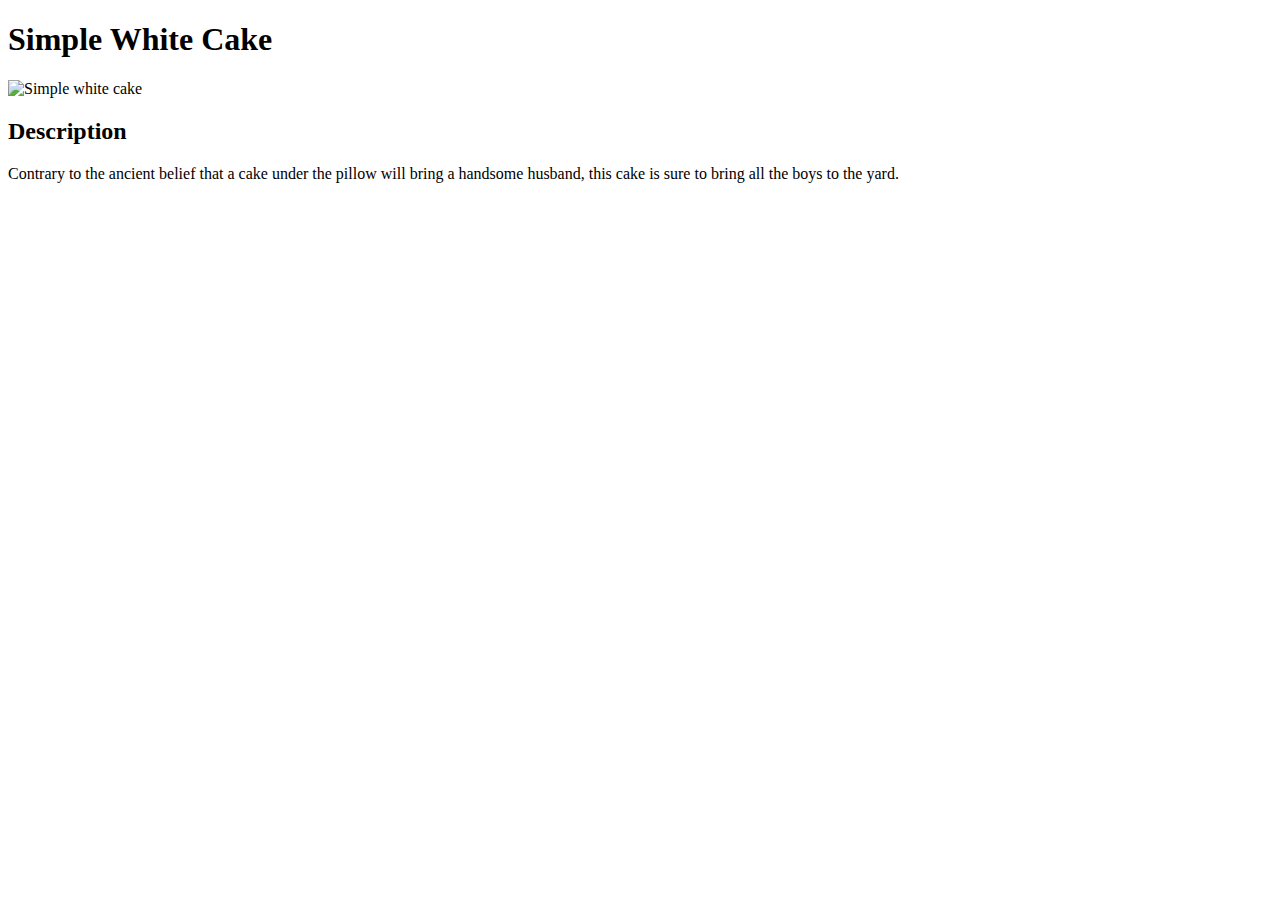
==== recipes/cake.html @ d01e72e5 "Add image of cake and the page description" ====
<!DOCTYPE html>
<html lang="en">
<head>
    <meta charset="UTF-8">
    <meta http-equiv="X-UA-Compatible" content="IE=edge">
    <meta name="viewport" content="width=
    , initial-scale=1.0">
    <title>Simple White Cake</title>
</head>
<body>
    <h1>Simple White Cake</h1>
    <img src="images/cake.jpeg" alt="Simple white cake">
    <h2> Description</h2>
    <p>Contrary to the ancient belief that a cake under the pillow will bring a handsome husband, this cake is sure to bring all the boys to the yard.</p>
</body>
</html>
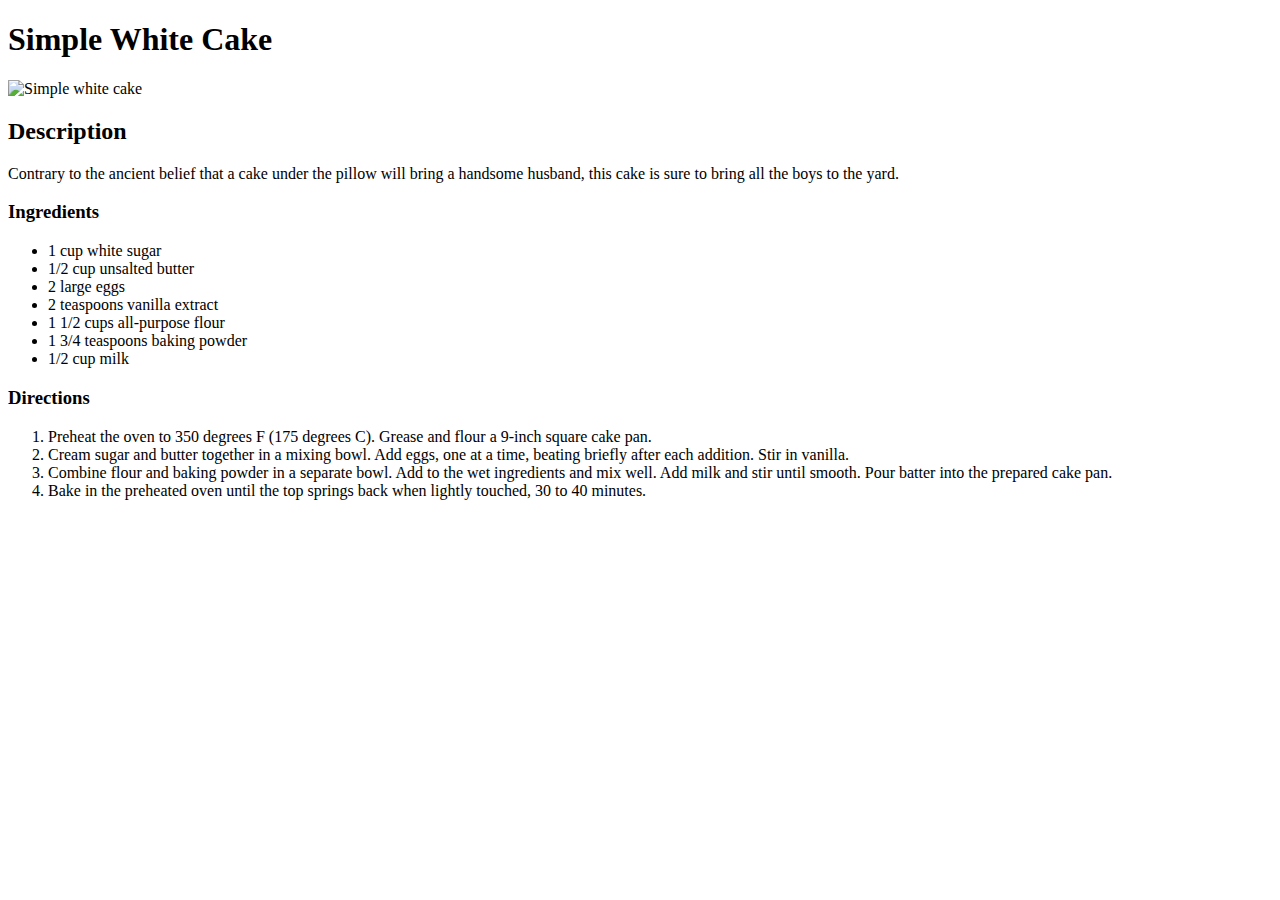
==== commit 7d2e6031: "Add ingredients and directions" ====
--- a/recipes/cake.html
+++ b/recipes/cake.html
@@ -12,5 +12,22 @@
     <img src="images/cake.jpeg" alt="Simple white cake">
     <h2> Description</h2>
     <p>Contrary to the ancient belief that a cake under the pillow will bring a handsome husband, this cake is sure to bring all the boys to the yard.</p>
+    <h3>Ingredients</h3>
+    <ul>
+        <li>1 cup white sugar</li>
+        <li>1/2 cup unsalted butter</li>
+        <li>2 large eggs</li>
+        <li>2 teaspoons vanilla extract</li>
+        <li>1 1/2 cups all-purpose flour</li>
+        <li>1 3/4 teaspoons baking powder</li>
+        <li>1/2 cup milk</li>
+    </ul>
+    <h3>Directions</h3>
+    <ol> 
+        <li>Preheat the oven to 350 degrees F (175 degrees C). Grease and flour a 9-inch square cake pan.</li>
+        <li>Cream sugar and butter together in a mixing bowl. Add eggs, one at a time, beating briefly after each addition. Stir in vanilla.</li>
+        <li>Combine flour and baking powder in a separate bowl. Add to the wet ingredients and mix well. Add milk and stir until smooth. Pour batter into the prepared cake pan.</li>
+        <li>Bake in the preheated oven until the top springs back when lightly touched, 30 to 40 minutes.</li>
+    </ol>
 </body>
 </html>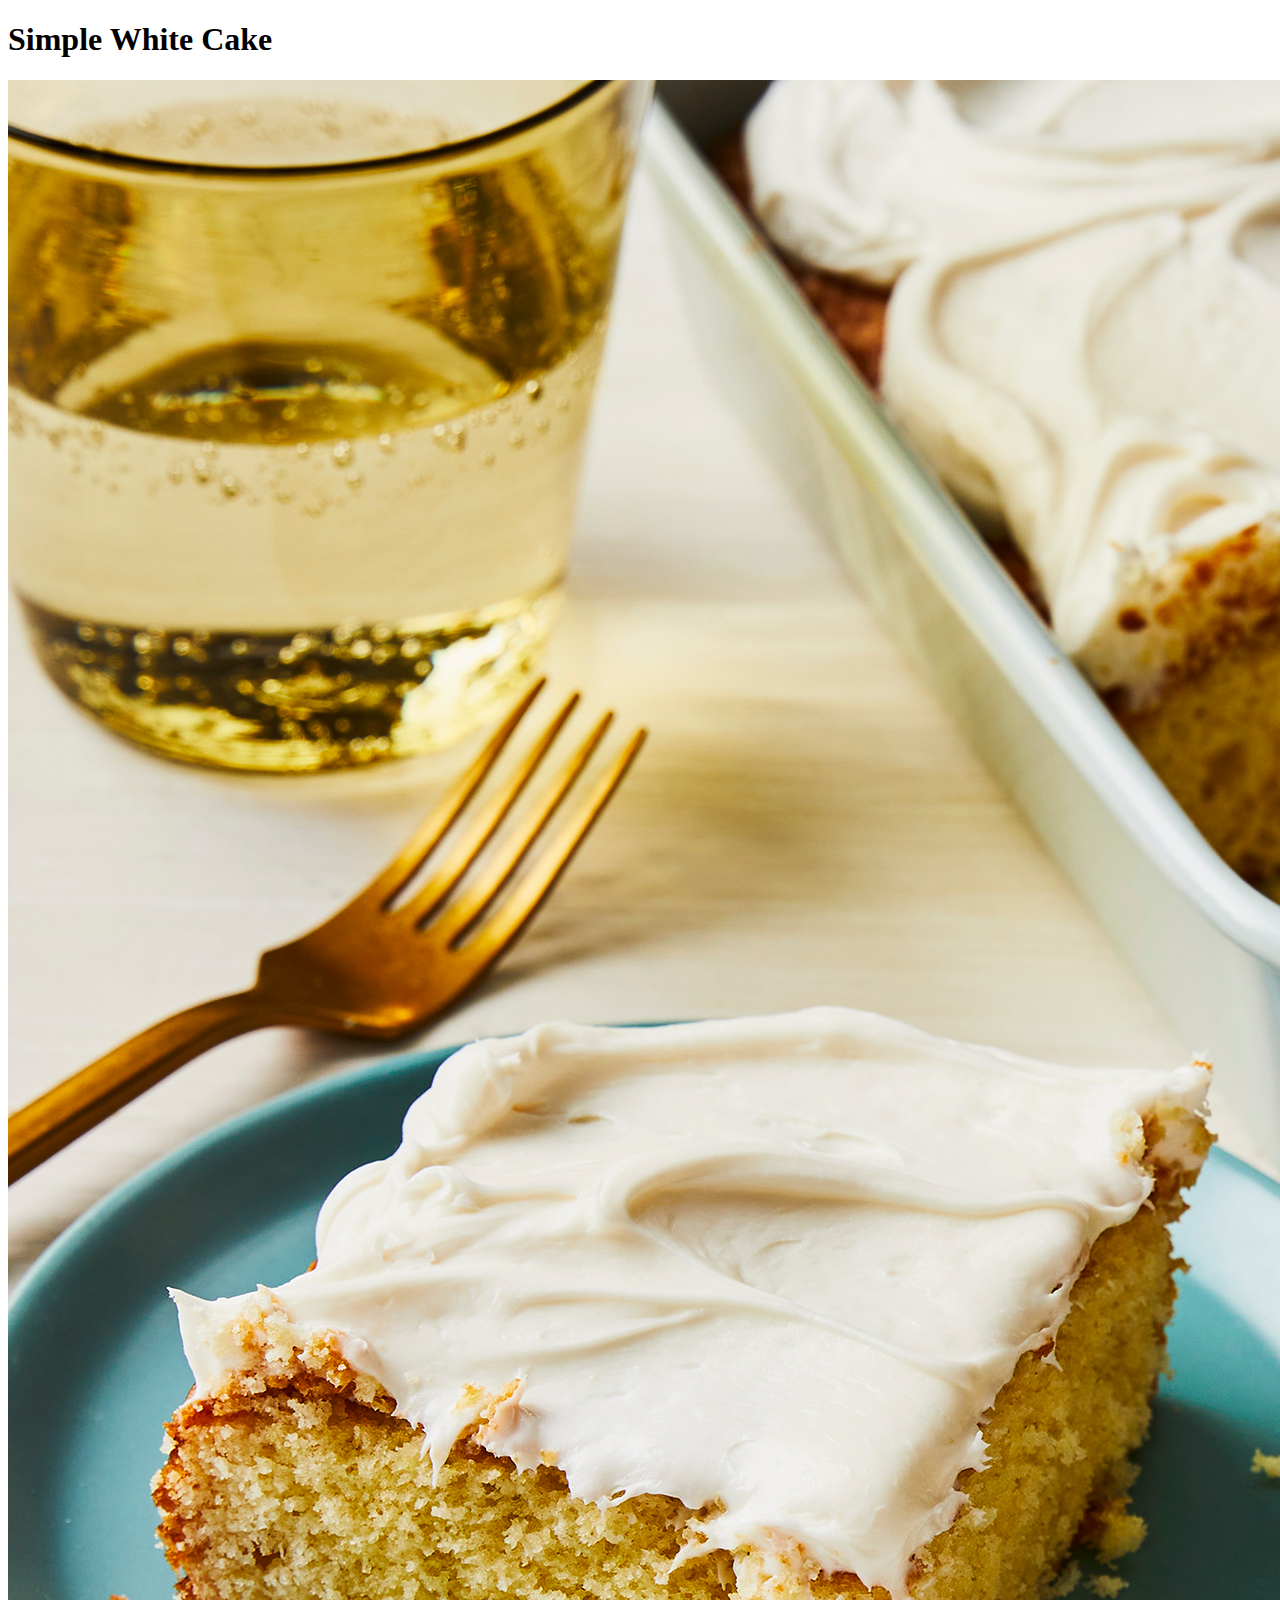
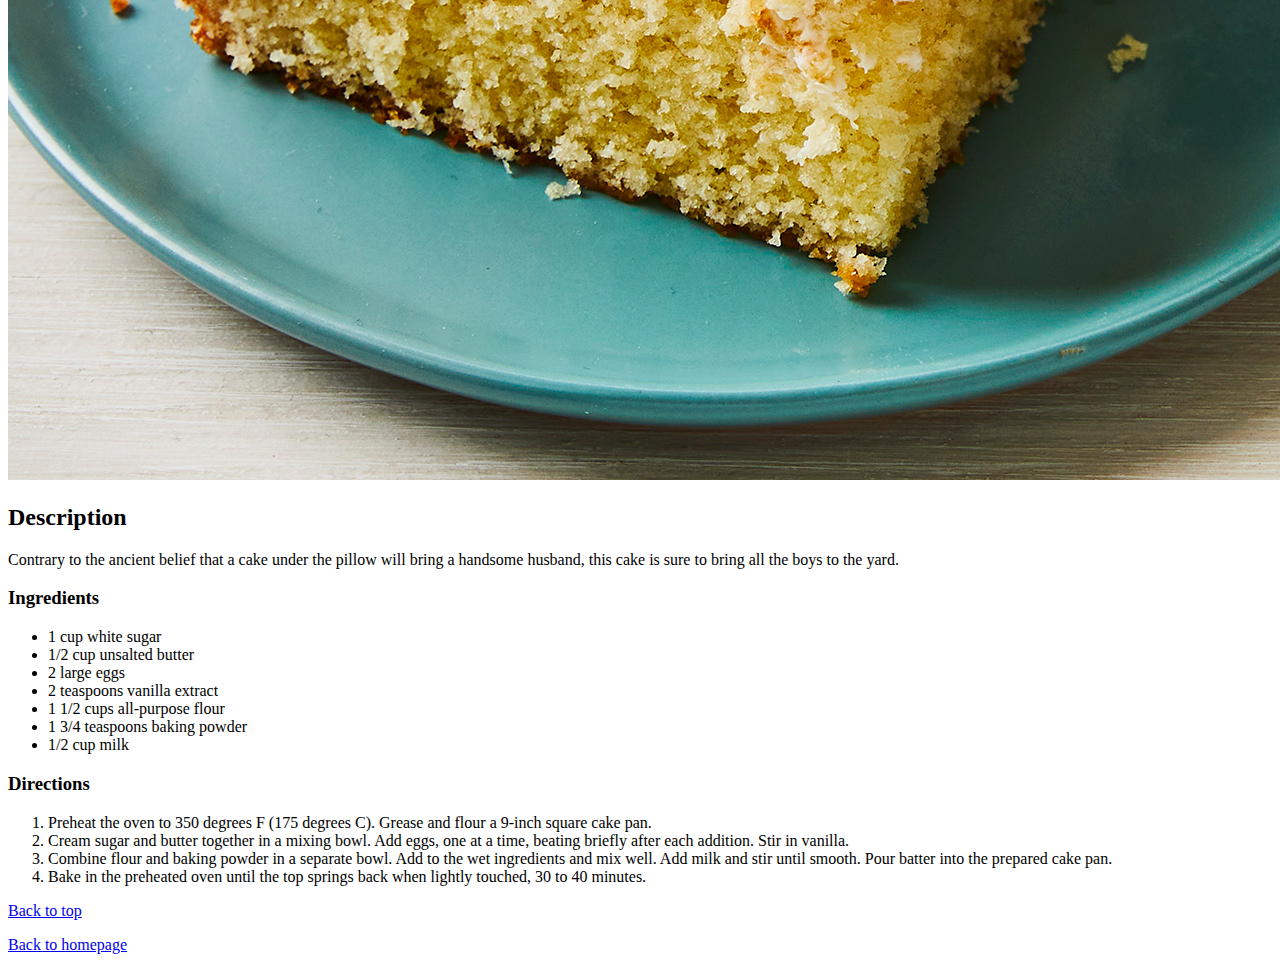
==== commit 06f6ca73: "Edits cake.html classic-waffles.html crepes.html" ====
--- a/recipes/cake.html
+++ b/recipes/cake.html
@@ -8,6 +8,7 @@
     <title>Simple White Cake</title>
 </head>
 <body>
+    <a name="top"> </a>
     <h1>Simple White Cake</h1>
     <img src="images/cake.jpeg" alt="Simple white cake">
     <h2> Description</h2>
@@ -29,5 +30,9 @@
         <li>Combine flour and baking powder in a separate bowl. Add to the wet ingredients and mix well. Add milk and stir until smooth. Pour batter into the prepared cake pan.</li>
         <li>Bake in the preheated oven until the top springs back when lightly touched, 30 to 40 minutes.</li>
     </ol>
+    <a href="#top">Back to top</a>
+    <p> </p>
+    <a href="../index.html">Back to homepage</a>
+   
 </body>
 </html>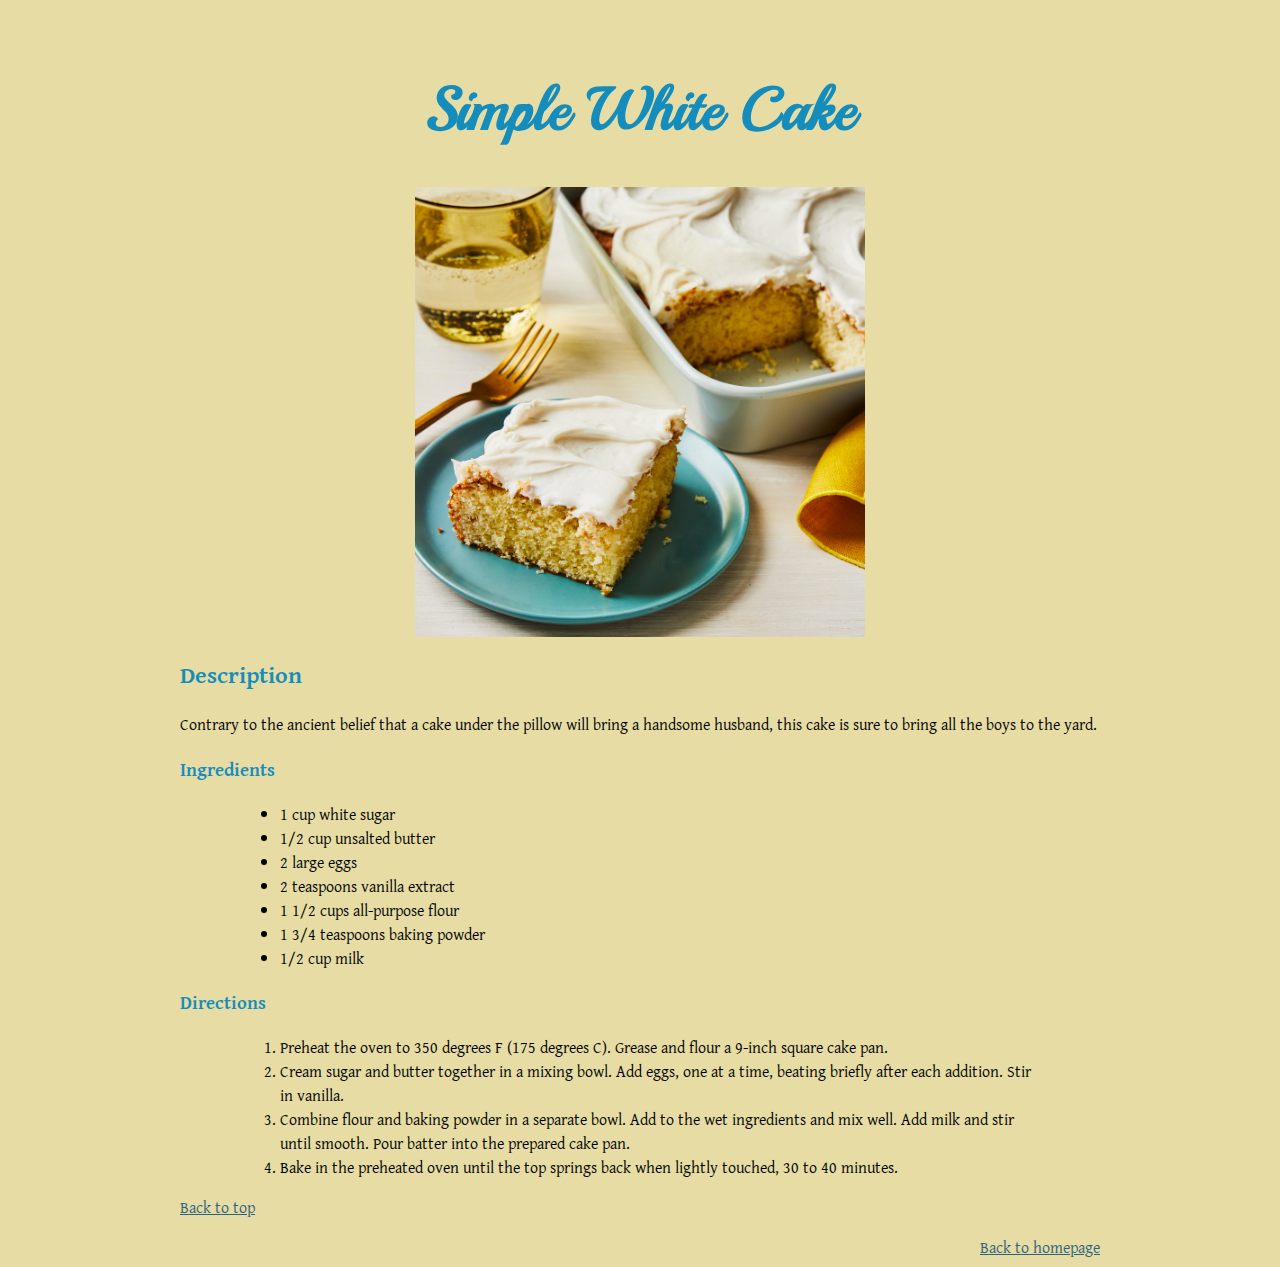
==== commit 41e589e3: "add stylesheets and edit the previously commited" ====
--- a/recipes/cake.html
+++ b/recipes/cake.html
@@ -6,14 +6,23 @@
     <meta name="viewport" content="width=
     , initial-scale=1.0">
     <title>Simple White Cake</title>
+    <link rel="stylesheet" href="style3.css">
+    <!--H1 font-->
+    <link rel="preconnect" href="https://fonts.googleapis.com">
+    <link rel="preconnect" href="https://fonts.gstatic.com" crossorigin>
+    <link href="https://fonts.googleapis.com/css2?family=Playball&display=swap" rel="stylesheet">
+    <!--heading font-->
+    <link href="https://fonts.googleapis.com/css2?family=Gentium+Plus:ital@0;1&family=Playball&display=swap" rel="stylesheet">
+    <!--text font-->
+    <link href="https://fonts.googleapis.com/css2?family=Gentium+Plus&display=swap" rel="stylesheet">
 </head>
 <body>
     <a name="top"> </a>
     <h1>Simple White Cake</h1>
     <img src="images/cake.jpeg" alt="Simple white cake">
-    <h2> Description</h2>
+    <h2 class="headings"> Description</h2>
     <p>Contrary to the ancient belief that a cake under the pillow will bring a handsome husband, this cake is sure to bring all the boys to the yard.</p>
-    <h3>Ingredients</h3>
+    <h3 class="headings">Ingredients</h3>
     <ul>
         <li>1 cup white sugar</li>
         <li>1/2 cup unsalted butter</li>
@@ -23,16 +32,16 @@
         <li>1 3/4 teaspoons baking powder</li>
         <li>1/2 cup milk</li>
     </ul>
-    <h3>Directions</h3>
+    <h3 class="headings">Directions</h3>
     <ol> 
         <li>Preheat the oven to 350 degrees F (175 degrees C). Grease and flour a 9-inch square cake pan.</li>
         <li>Cream sugar and butter together in a mixing bowl. Add eggs, one at a time, beating briefly after each addition. Stir in vanilla.</li>
         <li>Combine flour and baking powder in a separate bowl. Add to the wet ingredients and mix well. Add milk and stir until smooth. Pour batter into the prepared cake pan.</li>
         <li>Bake in the preheated oven until the top springs back when lightly touched, 30 to 40 minutes.</li>
     </ol>
-    <a href="#top">Back to top</a>
+    <a href="#top" class=" left">Back to top</a>
     <p> </p>
-    <a href="../index.html">Back to homepage</a>
+    <a href="../index.html" class="right">Back to homepage</a>
    
 </body>
 </html>--- a/recipes/style3.css
+++ b/recipes/style3.css
@@ -0,0 +1,45 @@
+/*background colour and  margin defination*/ 
+*{
+    background-color: rgb(230, 220, 164);
+    margin-left: 60px;
+    margin-right: 60px;
+    font-family: 'Gentium Plus', serif;
+}
+
+/*centered heading, fontsize and alignment*/ 
+h1{
+    font-size: 60px;
+    font-weight: bold;
+    text-align: center;
+    font-family: 'Playball', cursive; /*the added font in the head section*/ 
+  
+}
+/*h1 and headings common color grouping*/
+h1,.headings{
+    color: rgb(20, 141, 189);
+}
+/*heading edits*/
+.headings{
+    font-family: 'Gentium Plus', serif;
+
+}
+/*center aligning the image and making it smaller*/
+img{
+    width: 450px;
+    height: auto;
+    display: block; /*how the image is displayed, display block isolates the image in its own line*/ 
+    margin-left: auto;/*the aligns the image to the center*/
+    margin-right: auto
+}
+/*changing the colours of anchors*/
+a{
+    color: rgb(43, 98, 129);
+}
+.right{
+    text-align: right;
+    display: block;
+}
+.left{
+    text-align: left;
+    
+}